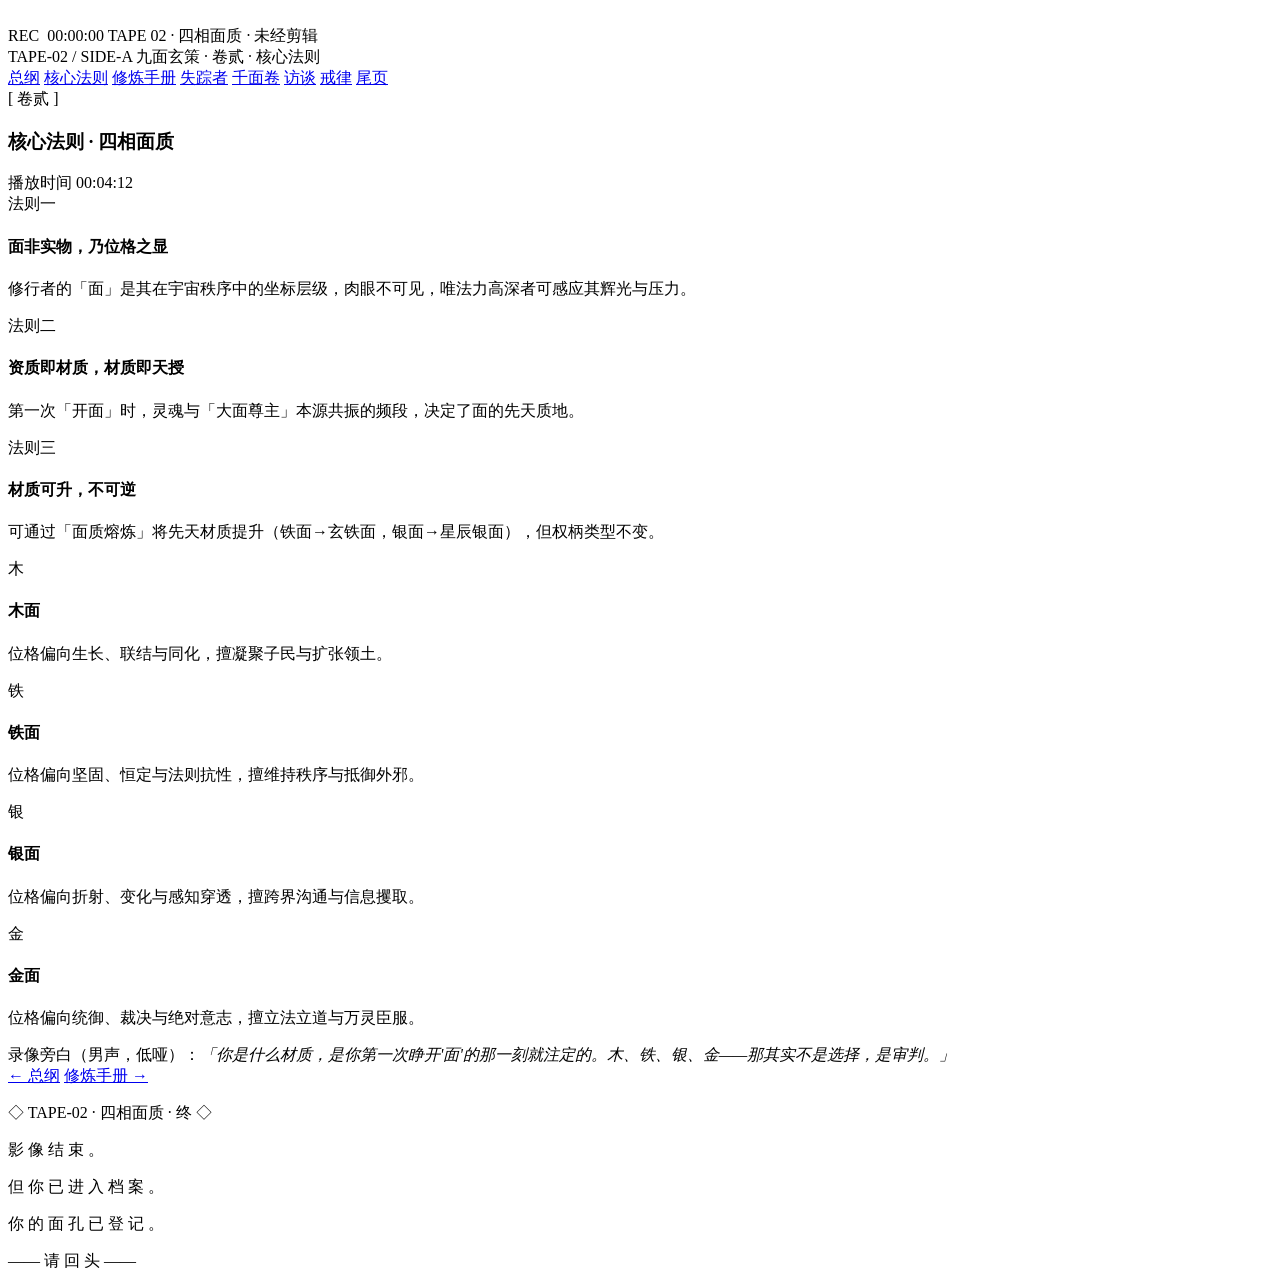
==== vol1.html @ 6559eae6 "Add files via upload" ====
<!DOCTYPE html>
<html lang="zh-CN">
<head>
<meta charset="UTF-8">
<meta name="viewport" content="width=device-width, initial-scale=1.0">
<title>九面玄策 · 卷贰 · 核心法则</title>
<link rel="stylesheet" href="css/style.css">
<link rel="stylesheet" href="css/page.css">
</head>
<body>

<div class="overlay-film"></div>
<div class="overlay-vignette"></div>
<div class="overlay-noise"></div>
<div class="overlay-scanlines"></div>
<div class="glitch-frame" id="glitchFrame"></div>
<div class="jump-text" id="jumpText"></div>

<img src="images/eye.jpg" class="eye-follow" id="eyeFollow" alt="">
<img src="images/eye.jpg" class="eye-peek left" alt="">
<img src="images/eye.jpg" class="eye-peek right" alt="">
<img src="images/eye.jpg" class="eye-peek bottom" alt="">
<img src="images/eye.jpg" class="eye-flash" id="eyeFlash" alt="">

<div class="rec-bar" id="recBar">
  <span class="rec-dot"></span>
  <span class="rec-text">REC&nbsp;</span>
  <span class="rec-timer" id="recTimer">00:00:00</span>
  <span class="rec-meta">TAPE 02 · 四相面质 · 未经剪辑</span>
</div>

<main class="site" id="site">
  <header class="header">
    <div class="header-left">
      <span class="tape-id">TAPE-02 / SIDE-A</span>
      <span class="header-title">九面玄策 · 卷贰 · 核心法则</span>
    </div>
    <nav class="nav">
      <a href="index.html">总纲</a>
      <a href="vol1.html" class="current">核心法则</a>
      <a href="vol2.html">修炼手册</a>
      <a href="vol3.html">失踪者</a>
      <a href="vol4.html">千面卷</a>
      <a href="vol5.html">访谈</a>
      <a href="vol6.html">戒律</a>
      <a href="vol7.html">尾页</a>
    </nav>
  </header>

  <section class="sec">
    <div class="sec-head">
      <span class="sec-no">[ 卷贰 ]</span>
      <h3 class="sec-title">核心法则 · 四相面质</h3>
      <span class="sec-time">播放时间 00:04:12</span>
    </div>

    <div class="laws">
      <div class="law">
        <span class="law-no">法则一</span>
        <h4>面非实物，乃位格之显</h4>
        <p>修行者的「面」是其在宇宙秩序中的坐标层级，肉眼不可见，唯法力高深者可感应其辉光与压力。</p>
      </div>
      <div class="law">
        <span class="law-no">法则二</span>
        <h4>资质即材质，材质即天授</h4>
        <p>第一次「开面」时，灵魂与「大面尊主」本源共振的频段，决定了面的先天质地。</p>
      </div>
      <div class="law">
        <span class="law-no">法则三</span>
        <h4>材质可升，不可逆</h4>
        <p>可通过「面质熔炼」将先天材质提升（铁面→玄铁面，银面→星辰银面），但权柄类型不变。</p>
      </div>
    </div>

    <div class="faces-grid">
      <div class="face-card" data-face="木">
        <div class="face-glyph">木</div>
        <h4>木面</h4>
        <p>位格偏向生长、联结与同化，擅凝聚子民与扩张领土。</p>
      </div>
      <div class="face-card" data-face="铁">
        <div class="face-glyph">铁</div>
        <h4>铁面</h4>
        <p>位格偏向坚固、恒定与法则抗性，擅维持秩序与抵御外邪。</p>
      </div>
      <div class="face-card" data-face="银">
        <div class="face-glyph">银</div>
        <h4>银面</h4>
        <p>位格偏向折射、变化与感知穿透，擅跨界沟通与信息攫取。</p>
      </div>
      <div class="face-card" data-face="金">
        <div class="face-glyph">金</div>
        <h4>金面</h4>
        <p>位格偏向统御、裁决与绝对意志，擅立法立道与万灵臣服。</p>
      </div>
    </div>

    <div class="tape-note">录像旁白（男声，低哑）：<em>「你是什么材质，是你第一次睁开'面'的那一刻就注定的。木、铁、银、金——那其实不是选择，是<span class="hl-red">审判</span>。」</em></div>
  </section>

  <div class="vol-nav">
    <a href="index.html">← 总纲</a>
    <a href="vol2.html">修炼手册 →</a>
  </div>

  <footer class="footer">
    <p>◇ TAPE-02 · 四相面质 · 终 ◇</p>
  </footer>
</main>

<div class="blackout" id="blackout">
  <div class="blackout-inner">
    <p class="bo-1">影 像 结 束 。</p>
    <p class="bo-2">但 你 已 进 入 档 案 。</p>
    <p class="bo-3" id="boFace">你 的 面 孔 已 登 记 。</p>
    <p class="bo-4">—— 请 回 头 ——</p>
  </div>
</div>

<script src="js/common.js"></script>
</body>
</html>
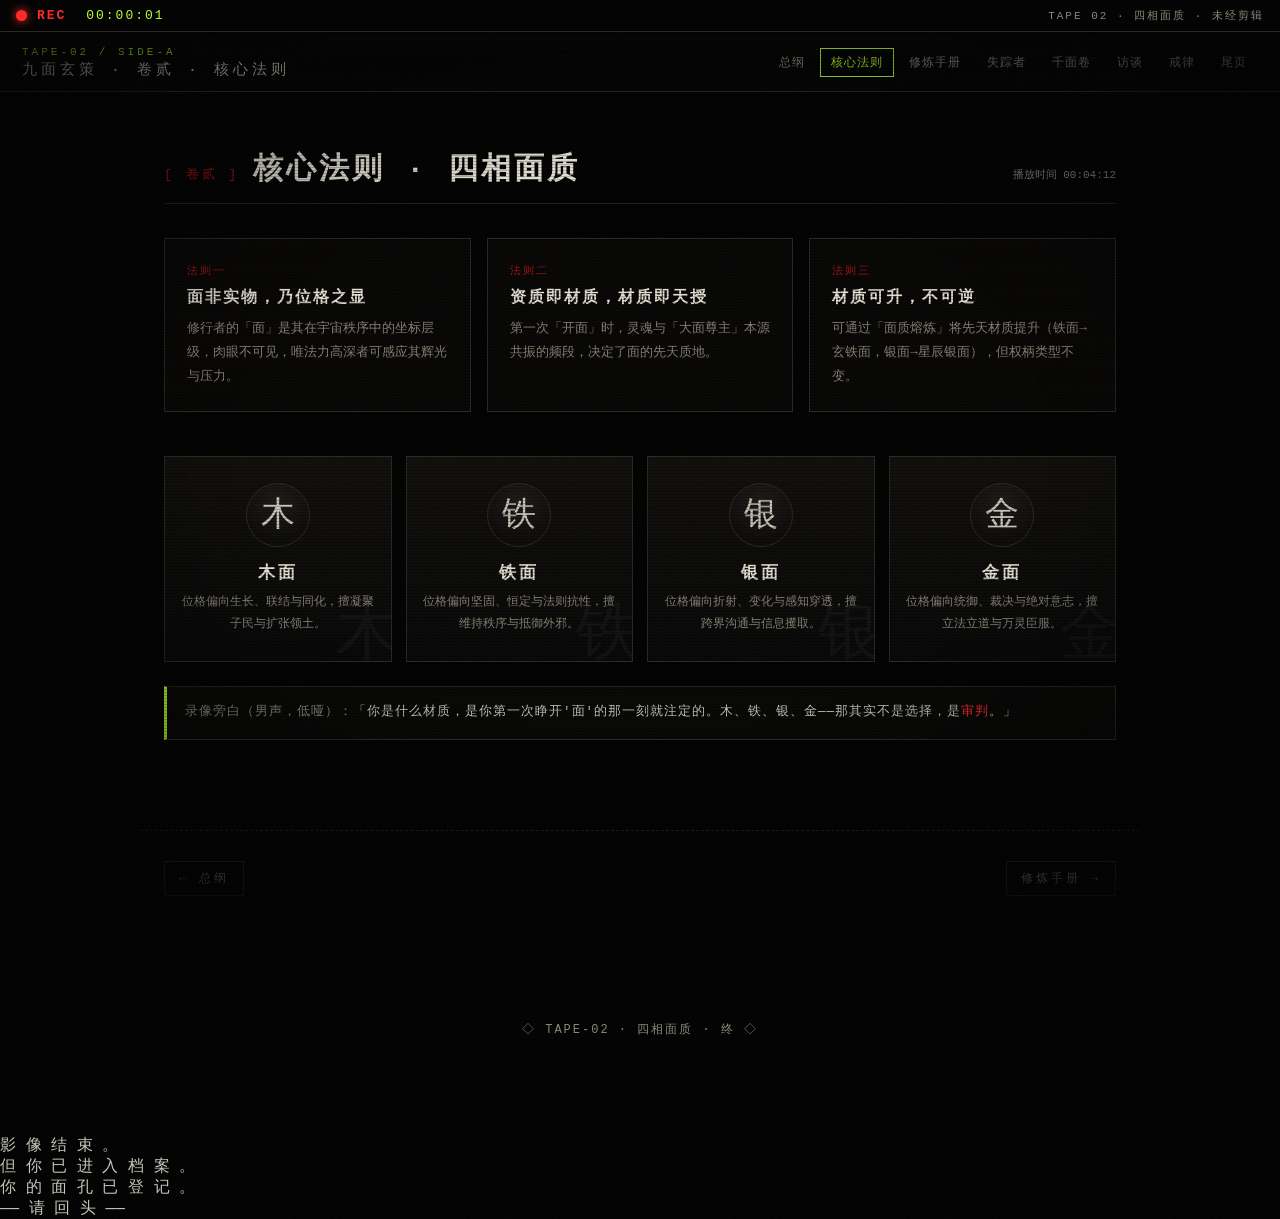
==== commit 1448e8b9: "Add files via upload" ====
--- a/vol1.html
+++ b/vol1.html
@@ -4,8 +4,8 @@
 <meta charset="UTF-8">
 <meta name="viewport" content="width=device-width, initial-scale=1.0">
 <title>九面玄策 · 卷贰 · 核心法则</title>
-<link rel="stylesheet" href="css/style.css">
-<link rel="stylesheet" href="css/page.css">
+<link rel="stylesheet" href="style.css">
+<link rel="stylesheet" href="page.css">
 </head>
 <body>
 
@@ -16,11 +16,11 @@
 <div class="glitch-frame" id="glitchFrame"></div>
 <div class="jump-text" id="jumpText"></div>
 
-<img src="images/eye.jpg" class="eye-follow" id="eyeFollow" alt="">
-<img src="images/eye.jpg" class="eye-peek left" alt="">
-<img src="images/eye.jpg" class="eye-peek right" alt="">
-<img src="images/eye.jpg" class="eye-peek bottom" alt="">
-<img src="images/eye.jpg" class="eye-flash" id="eyeFlash" alt="">
+<img src="eye.jpg" class="eye-follow" id="eyeFollow" alt="">
+<img src="eye.jpg" class="eye-peek left" alt="">
+<img src="eye.jpg" class="eye-peek right" alt="">
+<img src="eye.jpg" class="eye-peek bottom" alt="">
+<img src="eye.jpg" class="eye-flash" id="eyeFlash" alt="">
 
 <div class="rec-bar" id="recBar">
   <span class="rec-dot"></span>
@@ -117,6 +117,6 @@
   </div>
 </div>
 
-<script src="js/common.js"></script>
+<script src="common.js"></script>
 </body>
 </html>
--- a/style.css
+++ b/style.css
@@ -0,0 +1,186 @@
+/* 九面玄策 · 共享样式 */
+* { margin: 0; padding: 0; box-sizing: border-box; }
+
+:root {
+  --bg: #050505;
+  --paper: #0d0c0a;
+  --ink: #c8c4b8;
+  --dim: #8a8577;
+  --blood: #a31212;
+  --blood-bright: #ff2b2b;
+  --acid: #b8ff2e;
+  --line: #2a2822;
+}
+
+html { scroll-behavior: smooth; background: #000; }
+body {
+  background: #000;
+  color: var(--ink);
+  font-family: "Courier New", "SimSun", monospace, serif;
+  min-height: 100vh;
+  overflow-x: hidden;
+}
+::selection { background: var(--blood); color: #fff; }
+::-webkit-scrollbar { width: 9px; }
+::-webkit-scrollbar-track { background: #080808; }
+::-webkit-scrollbar-thumb { background: #2e2a24; border: 1px solid #0a0a0a; }
+::-webkit-scrollbar-thumb:hover { background: var(--blood); }
+
+/* ============ VHS 全局滤镜 ============ */
+.overlay-film { position: fixed; inset: 0; z-index: 60; pointer-events: none;
+  background: linear-gradient(180deg, rgba(255,255,255,.02), transparent 8%, transparent 92%, rgba(0,0,0,.45));
+  mix-blend-mode: overlay; animation: film-flicker 6s infinite; }
+@keyframes film-flicker {
+  0%,100%{opacity:.9} 8%{opacity:.75} 9%{opacity:.95}
+  40%{opacity:.85} 41%{opacity:.7} 70%{opacity:.95} 71%{opacity:.8}
+}
+.overlay-vignette { position: fixed; inset: 0; z-index: 61; pointer-events: none;
+  background: radial-gradient(ellipse at center, transparent 45%, rgba(0,0,0,.78) 100%); }
+.overlay-noise { position: fixed; inset: -50%; z-index: 62; pointer-events: none;
+  width: 200%; height: 200%;
+  background-image: url("data:image/svg+xml,%3Csvg xmlns='http://www.w3.org/2000/svg' width='220' height='220'%3E%3Cfilter id='n'%3E%3CfeTurbulence type='fractalNoise' baseFrequency='.9' numOctaves='2' stitchTiles='stitch'/%3E%3C/filter%3E%3Crect width='220' height='220' filter='url(%23n)' opacity='.55'/%3E%3C/svg%3E");
+  opacity: .07; animation: noise-jump .5s steps(5) infinite; }
+@keyframes noise-jump {
+  0%{transform:translate(0,0)} 20%{transform:translate(-2%,3%)}
+  40%{transform:translate(3%,-2%)} 60%{transform:translate(-3%,-3%)} 80%{transform:translate(2%,2%)} 100%{transform:translate(0,0)}
+}
+.overlay-scanlines { position: fixed; inset: 0; z-index: 63; pointer-events: none;
+  background: repeating-linear-gradient(0deg, rgba(0,0,0,.22) 0 1px, transparent 1px 3px); }
+
+/* REC 状态条 */
+.rec-bar { position: fixed; top: 0; left: 0; right: 0; z-index: 80;
+  display: flex; align-items: center; gap: 10px; padding: 8px 16px;
+  font-size: 13px; letter-spacing: 2px; background: rgba(5,5,5,.82);
+  border-bottom: 1px solid var(--line); color: #ddd;
+  backdrop-filter: blur(2px); transform: translateY(-100%); transition: transform .6s ease; }
+.rec-bar.show { transform: translateY(0); }
+.rec-dot { width: 11px; height: 11px; border-radius: 50%;
+  background: var(--blood-bright); box-shadow: 0 0 10px var(--blood-bright);
+  animation: blink 1.2s steps(2) infinite; }
+@keyframes blink { 0%,100%{opacity:1} 50%{opacity:.15} }
+.rec-text { color: var(--blood-bright); font-weight: bold; }
+.rec-timer { color: var(--acid); font-variant-numeric: tabular-nums; }
+.rec-meta { margin-left: auto; color: var(--dim); font-size: 11px; }
+
+/* 顶部导航 */
+.header { position: sticky; top: 34px; z-index: 40;
+  display: flex; flex-wrap: wrap; align-items: center; gap: 10px;
+  padding: 12px 22px; background: rgba(5,5,5,.88); border-bottom: 1px solid var(--line); }
+.header-left { display: flex; flex-direction: column; gap: 2px; }
+.tape-id { color: var(--acid); font-size: 11px; letter-spacing: 3px; }
+.header-title { color: var(--ink); font-size: 15px; letter-spacing: 4px; }
+.nav { margin-left: auto; display: flex; flex-wrap: wrap; gap: 4px; }
+.nav a { color: var(--dim); text-decoration: none; font-size: 12px;
+  padding: 5px 10px; letter-spacing: 1px; border: 1px solid transparent;
+  transition: all .2s; }
+.nav a:hover { color: var(--blood-bright); border-color: var(--blood); }
+.nav a.current { color: var(--acid); border-color: var(--acid); }
+
+/* 区块 */
+.sec { max-width: 1000px; margin: 0 auto; padding: 90px 24px;
+  border-bottom: 1px dashed var(--line);
+  opacity: 0; transform: translateY(24px);
+  transition: opacity .8s ease, transform .8s ease; }
+.sec.inview { opacity: 1; transform: none; }
+.sec-head { display: flex; align-items: baseline; gap: 14px; flex-wrap: wrap;
+  margin-bottom: 34px; padding-bottom: 14px; border-bottom: 1px solid var(--line); }
+.sec-no { color: var(--blood); font-size: 13px; letter-spacing: 3px; }
+.sec-title { font-size: clamp(20px, 3.4vw, 30px); letter-spacing: 3px; color: #e2ded2; }
+.sec-time { margin-left: auto; color: var(--dim); font-size: 11px; }
+.hl { color: var(--acid); }
+.hl-red { color: var(--blood-bright); }
+.danger { color: var(--blood); }
+
+.parchment { background: var(--paper); border: 1px solid var(--line);
+  padding: 34px 40px; position: relative; line-height: 2.1; font-size: 14.5px;
+  box-shadow: inset 0 0 60px rgba(0,0,0,.6); }
+.parchment::before { content: ""; position: absolute; inset: 0; pointer-events: none;
+  background: radial-gradient(ellipse at 30% 20%, rgba(184,255,46,.02), transparent 60%); }
+.parchment p { margin-bottom: 16px; }
+.parchment .quote { font-size: 17px; letter-spacing: 1px; color: #e8e4d8;
+  padding-left: 18px; border-left: 3px solid var(--blood); }
+.big-cursive { font-size: 19px; letter-spacing: 2px; text-align: center;
+  color: #ddd8ca; margin: 8px 0 !important; }
+
+.tape-note { margin-top: 24px; padding: 14px 18px; border: 1px solid var(--line);
+  border-left: 3px solid var(--acid); background: rgba(10,10,8,.7);
+  color: var(--dim); font-size: 12.5px; line-height: 1.9; letter-spacing: 1px; }
+.tape-note em { color: var(--ink); font-style: normal; }
+.danger-note { border-left-color: var(--blood); }
+.danger-note em { color: var(--blood-bright); }
+
+.footer { padding: 60px 24px 90px; text-align: center;
+  color: var(--dim); font-size: 12px; letter-spacing: 2px; line-height: 2.4; }
+.footer-small { color: #4a463c; font-size: 11px; }
+
+/* 页尾导航 */
+.vol-nav { padding: 30px 24px 60px; max-width: 1000px; margin: 0 auto;
+  display: flex; justify-content: space-between; gap: 12px; }
+.vol-nav a { color: var(--dim); text-decoration: none; font-size: 12px;
+  letter-spacing: 3px; padding: 8px 14px; border: 1px solid var(--line);
+  transition: all .25s; }
+.vol-nav a:hover { color: var(--blood-bright); border-color: var(--blood); }
+
+/* 帧闪烁 */
+.glitch-frame { position: fixed; inset: 0; z-index: 70; pointer-events: none;
+  background: #0a0a0a; opacity: 0; display: none; }
+.glitch-frame.on { display: block; animation: frame-flash .28s steps(2) forwards; }
+@keyframes frame-flash {
+  0%{opacity:0} 15%{opacity:.9} 30%{opacity:.15}
+  45%{opacity:.85} 60%{opacity:.2} 75%{opacity:.7} 100%{opacity:0}
+}
+
+/* 闪现文字 */
+.jump-text { position: fixed; z-index: 75; pointer-events: none;
+  color: var(--blood-bright); font-size: 15px; letter-spacing: 2px;
+  text-shadow: 0 0 12px rgba(255,43,43,.7); opacity: 0; }
+.jump-text.show { animation: jump-fade 2.2s forwards; }
+@keyframes jump-fade {
+  0%{opacity:0} 10%{opacity:1} 80%{opacity:.8} 100%{opacity:0}
+}
+
+/* 文字抖动 */
+.glitch-trigger { cursor: default; transition: all .1s; }
+.glitch-trigger.glitching { color: #fff; text-shadow: 2px 0 var(--blood), -2px 0 var(--acid);
+  animation: glitch-shake .3s steps(2) infinite; }
+@keyframes glitch-shake {
+  0%{transform:translate(0,0)} 25%{transform:translate(1px,-1px)}
+  50%{transform:translate(-1px,1px)} 75%{transform:translate(1px,1px)} 100%{transform:translate(0,0)}
+}
+
+/* 片头 */
+.intro { position: fixed; inset: 0; z-index: 90; display: flex;
+  align-items: center; justify-content: center; background: #000;
+  text-align: center; padding: 20px; }
+.intro-inner { max-width: 760px; animation: intro-in 1.6s ease; }
+@keyframes intro-in { from{opacity:0; transform:scale(1.04)} to{opacity:1} }
+.intro-kicker { color: var(--dim); font-size: 13px; letter-spacing: 3px; line-height: 1.9; margin-bottom: 26px; }
+.intro-title { font-size: clamp(46px, 11vw, 108px); letter-spacing: .28em; color: #e8e4d8;
+  text-shadow: 0 0 18px rgba(255,255,255,.25), 0 0 60px rgba(160,20,20,.35);
+  margin-bottom: 6px; animation: title-shiver 7s infinite; }
+@keyframes title-shiver {
+  0%,93%,100%{transform:translate(0,0)}
+  94%{transform:translate(1px,-1px)} 95%{transform:translate(-1px,1px)}
+  96%{transform:translate(1px,0)} 97%{transform:translate(0,1px)}
+}
+.intro-sub { color: var(--dim); font-size: 12px; letter-spacing: 5px; margin-bottom: 30px; }
+.intro-desc { color: var(--ink); font-size: 14px; line-height: 2; margin-bottom: 40px; }
+.play-btn { font-family: inherit; cursor: pointer; background: transparent;
+  color: var(--blood-bright); border: 1px solid var(--blood);
+  padding: 14px 34px; font-size: 15px; letter-spacing: 4px;
+  transition: all .25s; position: relative; overflow: hidden; }
+.play-btn:hover { background: var(--blood); color: #fff;
+  box-shadow: 0 0 30px rgba(163,18,18,.55); }
+.intro-warn { margin-top: 34px; color: var(--dim); font-size: 11px; letter-spacing: 2px; }
+.intro-hint { margin-top: 12px; color: #3a372f; font-size: 11px;
+  animation: hint-breathe 4s infinite; }
+@keyframes hint-breathe { 0%,100%{opacity:.5} 50%{opacity:.15} }
+
+/* 响应式 */
+@media (max-width:800px){
+  .nav { margin-left: 0; margin-top: 8px; width: 100%; }
+  .header { position: static; }
+  .sec { padding: 60px 16px; }
+  .parchment { padding: 24px 20px; }
+  .vol-nav { flex-direction: column; }
+}
--- a/page.css
+++ b/page.css
@@ -0,0 +1,147 @@
+/* 九面玄策 · 各卷内页样式（精简） */
+.cover { padding: 120px 20px 90px; text-align: center; border-bottom: 1px dashed var(--line); }
+.cover-mark { color: var(--blood); letter-spacing: 6px; font-size: 13px; margin-bottom: 30px; }
+.cover-title { font-size: clamp(36px, 8vw, 72px); letter-spacing: .24em; color: #e8e4d8;
+  text-shadow: 0 0 20px rgba(163,18,18,.4); margin-bottom: 8px; }
+.cover-en { color: var(--dim); font-size: 11px; letter-spacing: 6px; margin-bottom: 34px; }
+.cover-sub { color: var(--ink); font-size: 13px; line-height: 2.1; letter-spacing: 1px; }
+.cover-warn { margin: 44px auto 0; max-width: 520px; color: var(--dim); font-size: 12px;
+  line-height: 2; border: 1px dashed var(--blood); padding: 16px 20px; position: relative; }
+.cover-warn::before { content: "◢"; position: absolute; top: -9px; left: 8px;
+  color: var(--blood); background: var(--bg); padding: 0 6px; }
+
+/* 总纲 / 引言 */
+.cover.eye-cover {
+  background: radial-gradient(ellipse at center, rgba(163,18,18,.08), transparent 70%), #000;
+}
+
+/* 法则 */
+.laws { display: grid; grid-template-columns: repeat(auto-fit, minmax(240px, 1fr));
+  gap: 16px; margin-bottom: 44px; }
+.law { border: 1px solid var(--line); padding: 22px; background: rgba(12,11,9,.6);
+  transition: all .25s; }
+.law:hover { border-color: var(--blood); box-shadow: 0 0 22px rgba(163,18,18,.2);
+  transform: translateY(-2px); }
+.law-no { color: var(--blood); font-size: 11px; letter-spacing: 2px; }
+.law h4 { color: #e2ded2; font-size: 16px; letter-spacing: 2px; margin: 8px 0 10px; }
+.law p { color: var(--dim); font-size: 12.5px; line-height: 1.9; }
+
+.faces-grid { display: grid; grid-template-columns: repeat(4, 1fr); gap: 14px; }
+.face-card { border: 1px solid var(--line); text-align: center; padding: 26px 14px;
+  background: linear-gradient(180deg, rgba(20,18,14,.8), rgba(8,8,8,.9));
+  transition: all .3s; position: relative; overflow: hidden; }
+.face-card::after { content: attr(data-face); position: absolute; right: -8px; bottom: -14px;
+  font-size: 64px; color: rgba(255,255,255,.04); font-family: serif; }
+.face-card:hover { border-color: var(--blood); transform: scale(1.03); }
+.face-glyph { width: 64px; height: 64px; line-height: 64px; margin: 0 auto 14px;
+  font-size: 34px; color: var(--ink); border: 1px solid var(--line); border-radius: 50%;
+  transition: all .3s; background: radial-gradient(circle at 50% 30%, rgba(255,255,255,.06), transparent 70%); }
+.face-card:hover .face-glyph { color: #fff; border-color: var(--blood);
+  box-shadow: 0 0 26px rgba(163,18,18,.6); animation: glyph-spin 3s linear infinite; }
+@keyframes glyph-spin { to{transform:rotate(360deg)} }
+.face-card h4 { color: #e2ded2; font-size: 17px; letter-spacing: 3px; margin-bottom: 8px; }
+.face-card p { color: var(--dim); font-size: 12px; line-height: 1.8; }
+
+/* 修炼手册 */
+.manual { display: grid; grid-template-columns: 1fr 1fr; gap: 18px; }
+.manual-block { border: 1px solid var(--line); padding: 26px; background: rgba(12,11,9,.6); }
+.manual-block h4 { color: #e2ded2; font-size: 15px; letter-spacing: 2px;
+  margin-bottom: 14px; padding-bottom: 10px; border-bottom: 1px dashed var(--line); }
+.manual-block p { color: var(--dim); font-size: 13px; line-height: 2; margin-bottom: 12px; }
+
+/* 失踪者档案（含眼睛照片） */
+.missing-grid { display: grid; grid-template-columns: repeat(auto-fit, minmax(240px, 1fr)); gap: 16px; }
+.missing-card { border: 1px solid var(--line); background: rgba(10,9,8,.7); overflow: hidden;
+  transition: all .3s; }
+.missing-card:hover { border-color: var(--blood); box-shadow: 0 0 24px rgba(163,18,18,.25); }
+.m-photo { height: 160px; background: #0a0a0a; position: relative;
+  display: flex; align-items: center; justify-content: center; overflow: hidden;
+  background-image: repeating-linear-gradient(0deg, rgba(255,255,255,.03) 0 2px, transparent 2px 5px); }
+.m-photo::before { content: ""; position: absolute; inset: 0;
+  background: radial-gradient(circle at 50% 40%, rgba(255,255,255,.06), transparent 60%); }
+.m-photo .eye-img { max-width: 92%; max-height: 92%; width: auto; height: auto;
+  filter: contrast(1.4) brightness(.6) saturate(.2);
+  mix-blend-mode: screen; animation: eye-blink 5s infinite; }
+.missing-card:hover .eye-img { filter: contrast(1.6) brightness(.8) saturate(.3); }
+@keyframes eye-blink {
+  0%,92%,100%{transform:scaleY(1)}
+  94%{transform:scaleY(.05)}
+  96%{transform:scaleY(1)}
+  98%{transform:scaleY(.05)}
+}
+.missing-card h4 { padding: 14px 16px 4px; color: #e2ded2; font-size: 15px; letter-spacing: 2px; }
+.m-tag { color: var(--acid); font-size: 11px; letter-spacing: 1px; }
+.missing-card p { padding: 6px 16px 10px; color: var(--dim); font-size: 12px; line-height: 1.9; }
+.missing-card p.m-detail { color: #9a9486; border-top: 1px dashed var(--line); padding-top: 10px; }
+.missing-card p.m-detail em { color: var(--blood-bright); font-style: normal; }
+
+/* 千面卷 · 七面 */
+.seven-faces { display: grid; grid-template-columns: repeat(auto-fit, minmax(140px, 1fr));
+  gap: 12px; margin-top: 30px; }
+.s-face { border: 1px solid var(--line); text-align: center; padding: 20px 12px;
+  background: rgba(12,11,9,.6); transition: all .3s; }
+.s-face:hover { border-color: var(--acid); transform: translateY(-4px);
+  box-shadow: 0 0 20px rgba(184,255,46,.12); }
+.s-glyph { font-size: 30px; color: var(--ink); display: block; margin-bottom: 8px;
+  font-family: "SimSun", serif; }
+.s-face h4 { color: #e2ded2; font-size: 15px; letter-spacing: 3px; margin-bottom: 8px; }
+.s-face p { color: var(--dim); font-size: 11px; line-height: 1.8; min-height: 40px; }
+.s-risk { display: block; margin-top: 10px; font-size: 10px;
+  color: var(--blood); letter-spacing: 1px; }
+
+/* 访谈 */
+.interview { border: 1px solid var(--line); background: var(--paper);
+  padding: 30px 34px; line-height: 2; font-size: 13.5px; }
+.i-meta { color: var(--dim); font-size: 12px; letter-spacing: 1px;
+  margin-bottom: 22px; padding-bottom: 12px; border-bottom: 1px dashed var(--line); }
+.i-line { margin-bottom: 16px; }
+.q { color: var(--acid); }
+.a { color: var(--ink); }
+.i-line.corrupt { color: var(--blood); font-size: 12px; border: 1px dashed var(--blood);
+  padding: 10px 12px; margin: 20px 0; }
+
+/* 戒律 */
+.commandments { display: grid; grid-template-columns: 1fr 1fr; gap: 14px; margin-bottom: 14px; }
+.commandments.sub { margin-top: 30px; }
+.commandments.sub h4 { grid-column: 1/-1; color: var(--blood); font-size: 14px; letter-spacing: 3px; }
+.cmd { display: flex; gap: 14px; align-items: flex-start; border: 1px solid var(--line);
+  padding: 16px 18px; background: rgba(10,9,8,.6); transition: all .25s; }
+.cmd:hover { border-color: var(--blood); }
+.cmd-no { flex-shrink: 0; width: 30px; height: 30px; line-height: 30px; text-align: center;
+  border: 1px solid var(--blood); color: var(--blood-bright); font-size: 13px; }
+.cmd p { color: var(--dim); font-size: 13px; line-height: 1.9; }
+.cmd b { color: #e2ded2; }
+
+/* 眼睛照片 · 中央闪现 */
+.eye-flash { position: fixed; z-index: 78; pointer-events: none; opacity: 0;
+  width: 200px; height: 200px;
+  filter: contrast(1.6) brightness(.85) drop-shadow(0 0 18px rgba(255,43,43,.45)); }
+.eye-flash.show { opacity: .95; animation: eye-flash-in .6s ease forwards; }
+@keyframes eye-flash-in {
+  0%{opacity:0; transform:scale(.6) rotate(-3deg)}
+  20%{opacity:.95; transform:scale(1.05) rotate(0deg)}
+  70%{opacity:.9}
+  100%{opacity:0; transform:scale(1.1) rotate(2deg)}
+}
+
+/* 眼睛照片 · 跟随鼠标 */
+.eye-follow { position: fixed; z-index: 65; pointer-events: none;
+  width: 70px; height: 70px; opacity: 0;
+  filter: contrast(1.5) brightness(.7); transition: opacity .6s; }
+.eye-follow.active { opacity: .5; }
+
+/* 眼睛照片 · 滚动进入视口 */
+.eye-peek { position: fixed; z-index: 64; pointer-events: none; opacity: 0;
+  width: 110px; height: 110px; transition: opacity .8s, transform .8s;
+  filter: contrast(1.5) brightness(.8); }
+.eye-peek.left { left: -20px; }
+.eye-peek.right { right: -20px; }
+.eye-peek.top { top: 80px; }
+.eye-peek.bottom { bottom: 30px; }
+.eye-peek.show { opacity: .55; }
+
+@media (max-width:800px){
+  .faces-grid { grid-template-columns: repeat(2, 1fr); }
+  .manual { grid-template-columns: 1fr; }
+  .commandments { grid-template-columns: 1fr; }
+}
